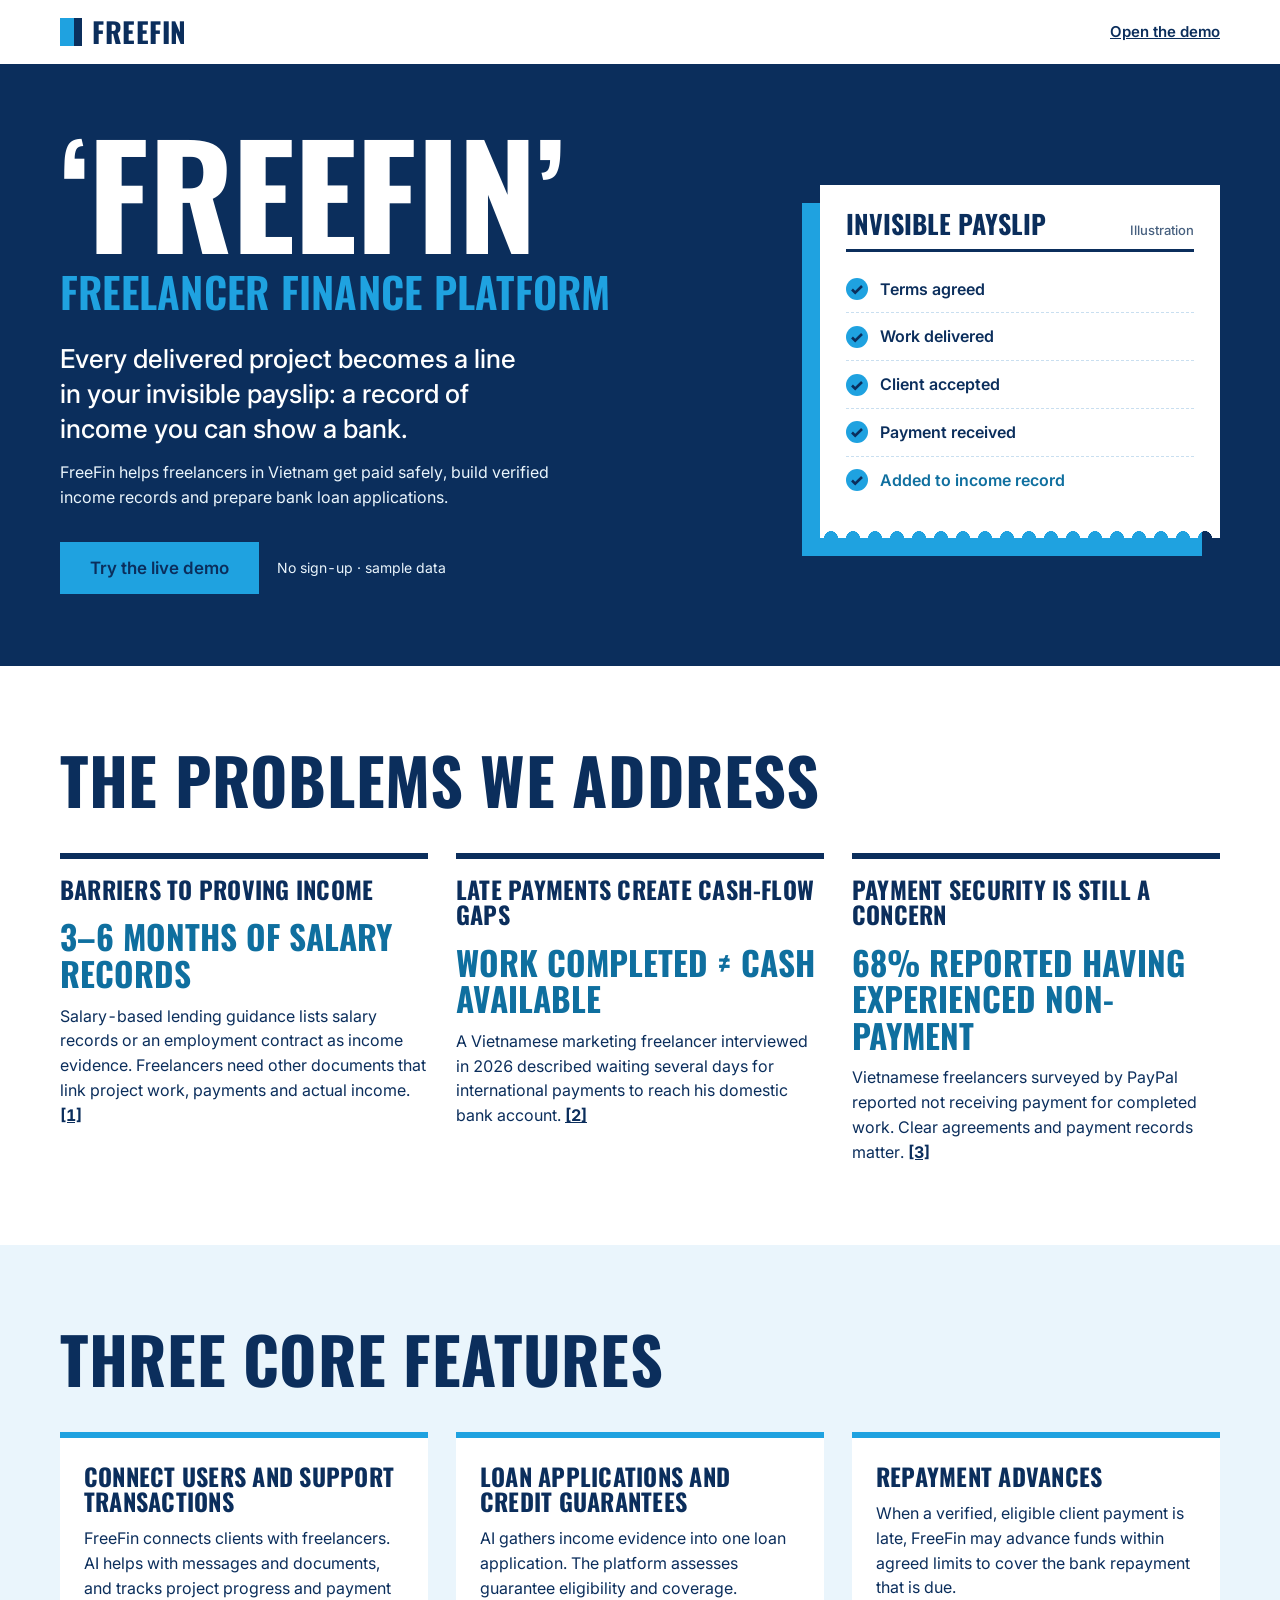
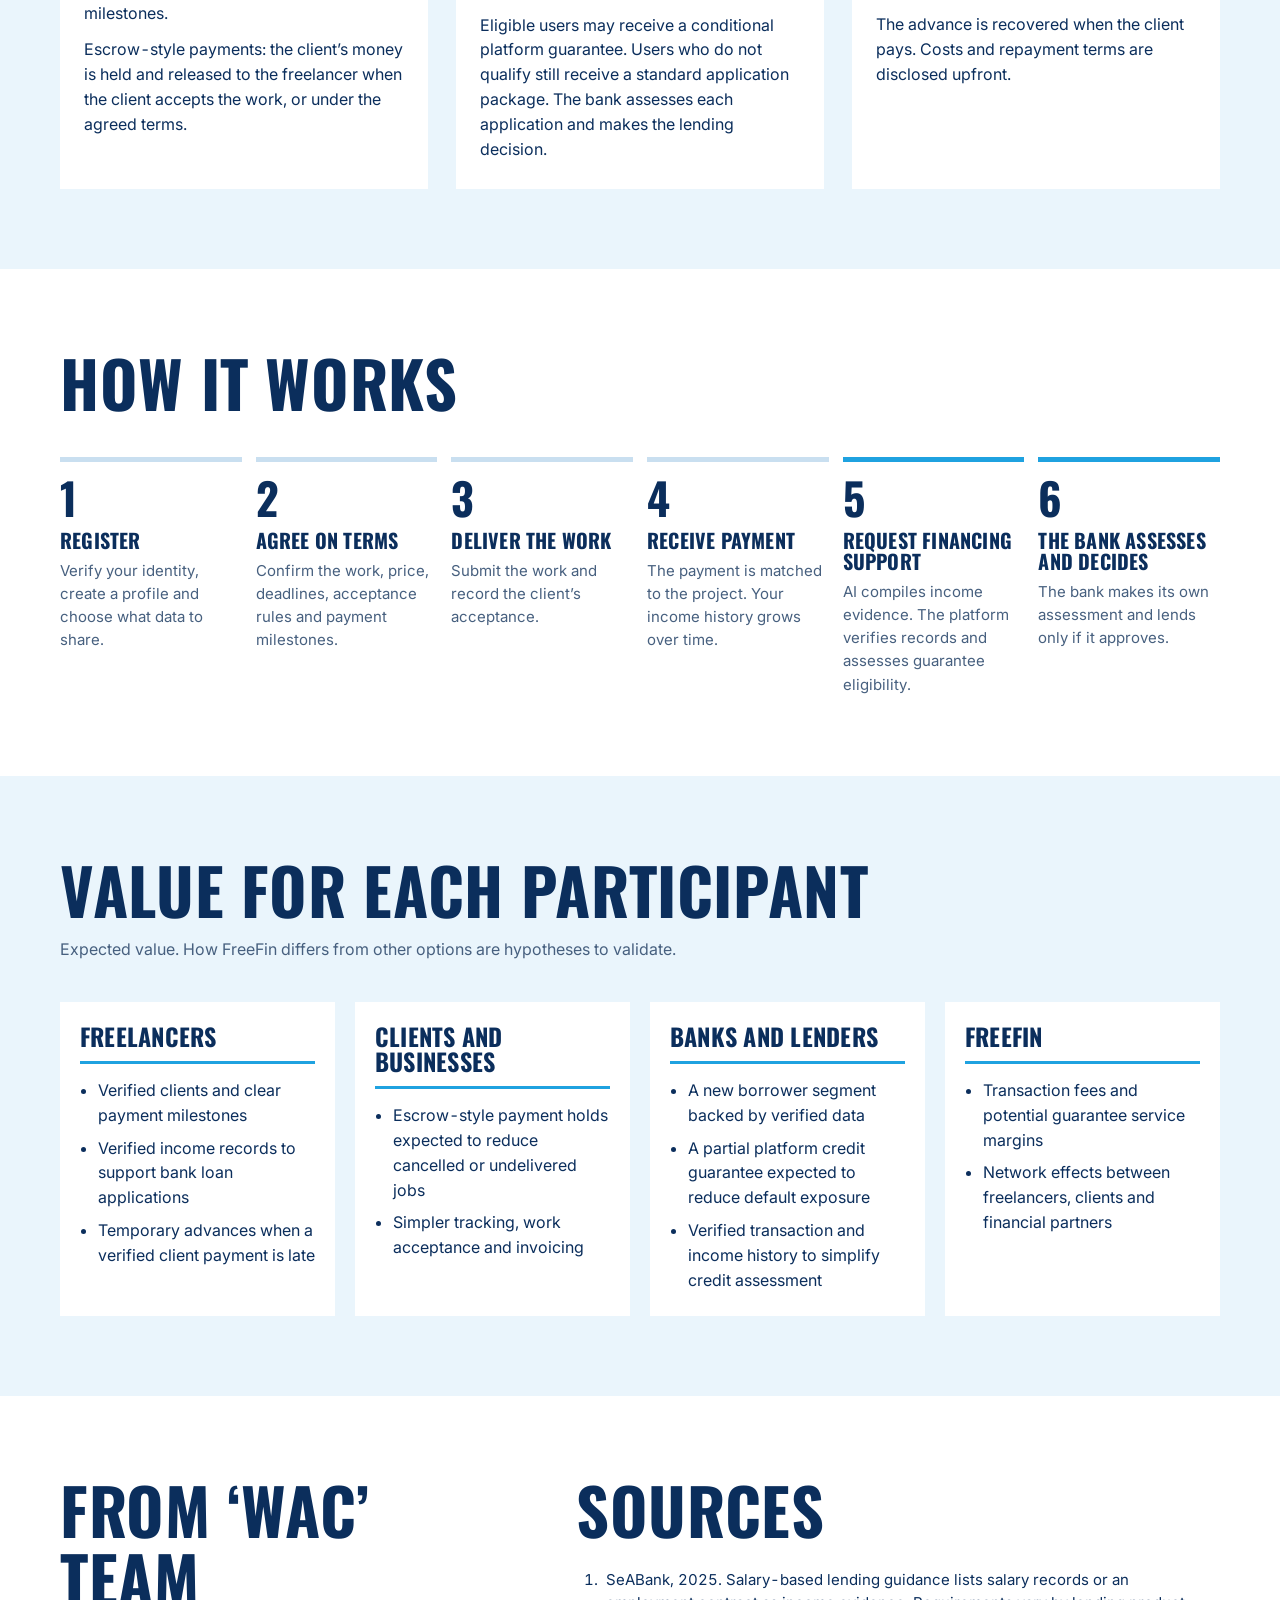
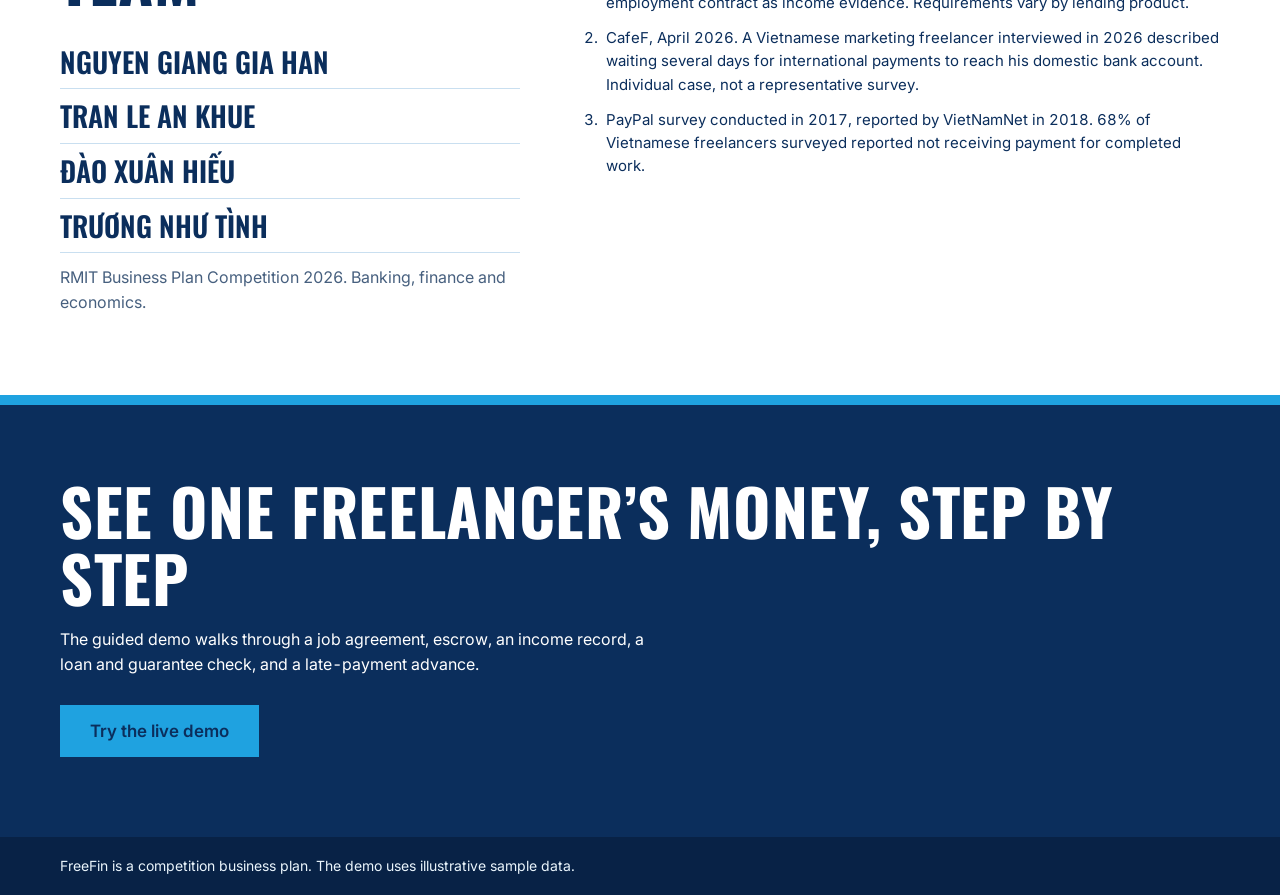
==== site/index.html @ fa475f22 "first commit" ====
<!DOCTYPE html>
<html lang="en">
<head>
  <meta charset="utf-8">
  <meta name="viewport" content="width=device-width, initial-scale=1">
  <title>FreeFin: a finance platform for freelancers</title>
  <meta name="description" content="FreeFin helps freelancers get paid safely, build income records and prepare bank loan applications. RMIT Business Plan Competition 2026 entry by team wac.">
  <link rel="icon" href="data:,">
  <link rel="preconnect" href="https://fonts.googleapis.com">
  <link rel="preconnect" href="https://fonts.gstatic.com" crossorigin>
  <link rel="stylesheet" href="https://fonts.googleapis.com/css2?family=Inter:wght@400;500;600;700&family=Oswald:wght@500;600;700&display=swap">
  <link rel="stylesheet" href="style.css">
</head>
<body class="promo">
  <header class="top">
    <a class="wordmark" href="index.html" aria-label="FreeFin home"><span class="mark" aria-hidden="true"></span>FreeFin</a>
    <a class="toplink" href="demo.html">Open the demo</a>
  </header>

  <main>
    <!-- Hero: name, promise, and the way into the demo -->
    <section class="hero dark" aria-labelledby="hero-title">
      <div class="in hero-grid">
        <div class="hero-text">
          <h1 id="hero-title"><span class="hero-name">‘FreeFin’</span> <span class="hero-sub">Freelancer finance platform</span></h1>
          <p class="promise">Every delivered project becomes a line in your invisible payslip: a record of income you can show a bank.</p>
          <p class="hero-lead">FreeFin helps freelancers in Vietnam get paid safely, build verified income records and prepare bank loan applications.</p>
          <p class="cta">
            <a class="btn sky big" href="demo.html">Try the live demo</a>
            <small>No sign-up · sample data</small>
          </p>
        </div>

        <!-- Decorative payslip. Text only, no figures. -->
        <div class="slip-wrap" aria-hidden="true"><div class="slip">
          <p class="slip-head">Invisible payslip <span>Illustration</span></p>
          <ol>
            <li>Terms agreed</li>
            <li>Work delivered</li>
            <li>Client accepted</li>
            <li>Payment received</li>
            <li>Added to income record</li>
          </ol>
        </div></div>
      </div>
    </section>

    <!-- Problems, each with its source number -->
    <section class="band" aria-labelledby="problems-title">
      <div class="in">
        <h2 id="problems-title">The problems we address</h2>
        <div class="cols three">
          <article class="problem">
            <h3>Barriers to proving income</h3>
            <p class="stat">3–6 months of salary records</p>
            <p>Salary-based lending guidance lists salary records or an employment contract as income evidence. Freelancers need other documents that link project work, payments and actual income. <a href="#src-1">[1]</a></p>
          </article>
          <article class="problem">
            <h3>Late payments create cash-flow gaps</h3>
            <p class="stat">Work completed ≠ cash available</p>
            <p>A Vietnamese marketing freelancer interviewed in 2026 described waiting several days for international payments to reach his domestic bank account. <a href="#src-2">[2]</a></p>
          </article>
          <article class="problem">
            <h3>Payment security is still a concern</h3>
            <p class="stat">68% reported having experienced non-payment</p>
            <p>Vietnamese freelancers surveyed by PayPal reported not receiving payment for completed work. Clear agreements and payment records matter. <a href="#src-3">[3]</a></p>
          </article>
        </div>
      </div>
    </section>

    <!-- The three core features -->
    <section class="band pale" aria-labelledby="features-title">
      <div class="in">
        <h2 id="features-title">Three core features</h2>
        <div class="cols three">
          <article class="feature">
            <h3>Connect users and support transactions</h3>
            <p>FreeFin connects clients with freelancers. AI helps with messages and documents, and tracks project progress and payment milestones.</p>
            <p>Escrow-style payments: the client’s money is held and released to the freelancer when the client accepts the work, or under the agreed terms.</p>
          </article>
          <article class="feature">
            <h3>Loan applications and credit guarantees</h3>
            <p>AI gathers income evidence into one loan application. The platform assesses guarantee eligibility and coverage.</p>
            <p>Eligible users may receive a conditional platform guarantee. Users who do not qualify still receive a standard application package. The bank assesses each application and makes the lending decision.</p>
          </article>
          <article class="feature">
            <h3>Repayment advances</h3>
            <p>When a verified, eligible client payment is late, FreeFin may advance funds within agreed limits to cover the bank repayment that is due.</p>
            <p>The advance is recovered when the client pays. Costs and repayment terms are disclosed upfront.</p>
          </article>
        </div>
      </div>
    </section>

    <!-- The user journey, in order -->
    <section class="band" aria-labelledby="how-title">
      <div class="in">
        <h2 id="how-title">How it works</h2>
        <ol class="steps">
          <li><h3>Register</h3><p>Verify your identity, create a profile and choose what data to share.</p></li>
          <li><h3>Agree on terms</h3><p>Confirm the work, price, deadlines, acceptance rules and payment milestones.</p></li>
          <li><h3>Deliver the work</h3><p>Submit the work and record the client’s acceptance.</p></li>
          <li><h3>Receive payment</h3><p>The payment is matched to the project. Your income history grows over time.</p></li>
          <li><h3>Request financing support</h3><p>AI compiles income evidence. The platform verifies records and assesses guarantee eligibility.</p></li>
          <li><h3>The bank assesses and decides</h3><p>The bank makes its own assessment and lends only if it approves.</p></li>
        </ol>
      </div>
    </section>

    <!-- Value for each participant -->
    <section class="band pale" aria-labelledby="value-title">
      <div class="in">
        <h2 id="value-title">Value for each participant</h2>
        <p class="note">Expected value. How FreeFin differs from other options are hypotheses to validate.</p>
        <div class="cols four">
          <article class="value">
            <h3>Freelancers</h3>
            <ul>
              <li>Verified clients and clear payment milestones</li>
              <li>Verified income records to support bank loan applications</li>
              <li>Temporary advances when a verified client payment is late</li>
            </ul>
          </article>
          <article class="value">
            <h3>Clients and businesses</h3>
            <ul>
              <li>Escrow-style payment holds expected to reduce cancelled or undelivered jobs</li>
              <li>Simpler tracking, work acceptance and invoicing</li>
            </ul>
          </article>
          <article class="value">
            <h3>Banks and lenders</h3>
            <ul>
              <li>A new borrower segment backed by verified data</li>
              <li>A partial platform credit guarantee expected to reduce default exposure</li>
              <li>Verified transaction and income history to simplify credit assessment</li>
            </ul>
          </article>
          <article class="value">
            <h3>FreeFin</h3>
            <ul>
              <li>Transaction fees and potential guarantee service margins</li>
              <li>Network effects between freelancers, clients and financial partners</li>
            </ul>
          </article>
        </div>
      </div>
    </section>

    <!-- Team and sources -->
    <section class="band" aria-labelledby="team-title">
      <div class="in cols two">
        <div>
          <h2 id="team-title">From ‘wac’ team</h2>
          <ul class="team">
            <li>Nguyen Giang Gia Han</li>
            <li>Tran Le An Khue</li>
            <li>Đào Xuân Hiếu</li>
            <li>Trương Như Tình</li>
          </ul>
          <p class="note">RMIT Business Plan Competition 2026. Banking, finance and economics.</p>
        </div>
        <div>
          <h2 id="sources-title">Sources</h2>
          <ol class="sources">
            <li id="src-1">SeABank, 2025. Salary-based lending guidance lists salary records or an employment contract as income evidence. Requirements vary by lending product.</li>
            <li id="src-2">CafeF, April 2026. A Vietnamese marketing freelancer interviewed in 2026 described waiting several days for international payments to reach his domestic bank account. Individual case, not a representative survey.</li>
            <li id="src-3">PayPal survey conducted in 2017, reported by VietNamNet in 2018. 68% of Vietnamese freelancers surveyed reported not receiving payment for completed work.</li>
          </ol>
        </div>
      </div>
    </section>

    <!-- Closing call -->
    <section class="close dark" aria-labelledby="close-title">
      <div class="in">
        <h2 id="close-title">See one freelancer’s money, step by step</h2>
        <p>The guided demo walks through a job agreement, escrow, an income record, a loan and guarantee check, and a late-payment advance.</p>
        <p class="cta"><a class="btn sky big" href="demo.html">Try the live demo</a></p>
      </div>
    </section>
  </main>

  <footer class="foot">
    <p class="in">FreeFin is a competition business plan. The demo uses illustrative sample data.</p>
  </footer>
</body>
</html>
---- site/style.css ----
/* FreeFin site styles. Brand from the team's Canva slides:
   dark navy + bright sky blue on white, tall condensed uppercase headings (Oswald), Inter body. */

:root {
  --navy: #0b2e5c;
  --navy-deep: #082246;
  --sky: #1fa2e0;
  --pale: #eaf5fc;
  --white: #fff;
  --ink: #0b2e5c;
  --muted: #47607f; /* 6.6:1 on white */
  --line: #c9dff0;
  --good: #11704a;
  --bad: #b42318;
  --head: "Oswald", "Arial Narrow", sans-serif;
  --body: "Inter", system-ui, sans-serif;
}

* { box-sizing: border-box; }

body {
  margin: 0;
  font: 400 16px/1.55 var(--body);
  color: var(--ink);
  background: var(--pale);
  font-variant-numeric: tabular-nums;
}

h1, h2, h3 {
  font-family: var(--head);
  font-weight: 700;
  text-transform: uppercase;
  line-height: 1.05;
  letter-spacing: 0.01em;
  margin: 0;
}

a { color: var(--navy); }

/* Navy outline on light areas, white outline on navy areas. */
:focus-visible { outline: 3px solid var(--navy); outline-offset: 2px; }
.panel :focus-visible { outline-color: var(--white); }

.sr-only {
  position: absolute; width: 1px; height: 1px; overflow: hidden;
  clip: rect(0 0 0 0); white-space: nowrap;
}

/* ---------- banner and header ---------- */

.banner {
  position: sticky; top: 0; z-index: 10;
  margin: 0; padding: 6px 16px;
  background: var(--sky); color: var(--navy);
  font-weight: 600; font-size: 14px; text-align: center;
}

.top {
  display: flex; align-items: center; justify-content: space-between;
  max-width: 1200px; margin: 0 auto; padding: 18px 20px 6px;
}
.wordmark {
  display: inline-flex; align-items: center; gap: 10px;
  font: 700 28px/1 var(--head); text-transform: uppercase; letter-spacing: 0.02em;
  color: var(--navy); text-decoration: none;
}
.mark { width: 14px; height: 28px; background: var(--sky); box-shadow: 8px 0 0 var(--navy); margin-right: 8px; }
.toplink { font-weight: 600; font-size: 15px; }

.wrap { max-width: 1200px; margin: 0 auto; padding: 0 20px 48px; }

/* ---------- step rail ---------- */

.rail ol {
  list-style: none; margin: 18px 0 22px; padding: 0;
  display: grid; grid-template-columns: repeat(6, 1fr); gap: 6px;
}
.rail button {
  width: 100%; display: flex; align-items: center; gap: 8px;
  padding: 10px 4px 8px; background: none; border: 0;
  border-top: 5px solid var(--line);
  font: 600 14px/1.2 var(--body); color: var(--muted); text-align: left; cursor: pointer;
}
.rail .dot {
  flex: none; width: 28px; height: 28px; border-radius: 50%;
  display: grid; place-items: center;
  font: 700 15px/1 var(--head);
  background: var(--white); border: 2px solid var(--line); color: var(--muted);
}
.rail .past button { border-top-color: var(--navy); color: var(--navy); }
.rail .past .dot { background: var(--navy); border-color: var(--navy); color: var(--white); }
.rail .now button { border-top-color: var(--sky); color: var(--navy); }
.rail .now .dot { background: var(--sky); border-color: var(--sky); color: var(--navy); }

/* ---------- layout B: app left, panel right ---------- */

.stage {
  display: grid; grid-template-columns: minmax(0, 1fr) 340px;
  gap: 24px; align-items: start;
}

.app { background: var(--white); border: 1px solid var(--line); min-width: 0; }

.appbar {
  display: flex; flex-wrap: wrap; align-items: center; gap: 10px 16px;
  padding: 14px 20px; border-bottom: 1px solid var(--line);
}
.appbar[hidden] { display: none; }
.roles { display: inline-flex; border: 2px solid var(--navy); }
.roles button {
  padding: 8px 16px; border: 0; background: var(--white); color: var(--navy);
  font: 600 14px/1 var(--body); cursor: pointer;
}
.roles button + button { border-left: 2px solid var(--navy); }
.roles button[aria-pressed="true"] { background: var(--navy); color: var(--white); }
.who { margin: 0; font-size: 14px; color: var(--muted); }

.view { padding: 24px 24px 32px; }

.screen > * + * , .peek > * + * { margin-top: 16px; }
.screen-title { font-size: clamp(30px, 4.6vw, 48px); color: var(--navy); }
.screen-title:focus, .peek-title:focus { outline: none; }
.screen h3 { font-size: 20px; margin-top: 28px; }
.lead { font-size: 17px; }

.peek {
  max-width: 520px; padding: 22px; background: var(--pale);
  border-left: 6px solid var(--sky);
}
.peek-title { font-size: 26px; }

.hint { color: var(--muted); font-size: 14px; margin: 6px 0 0; }

/* ---------- buttons ---------- */

.btn {
  display: inline-flex; align-items: center; justify-content: center;
  min-height: 44px; padding: 10px 20px;
  border: 2px solid var(--navy); background: var(--navy); color: var(--white);
  font: 600 15px/1.2 var(--body); text-decoration: none; cursor: pointer;
}
.btn:hover { background: var(--navy-deep); }
.btn.line { background: var(--white); color: var(--navy); }
.btn.line:hover { background: var(--pale); }
.btn.sky { background: var(--sky); border-color: var(--sky); color: var(--navy); }
.btn.sky:hover { background: #4bb5e7; }
.btn.ghost { background: transparent; border-color: rgba(255, 255, 255, 0.6); color: var(--white); }
.btn.ghost:hover { background: rgba(255, 255, 255, 0.1); }
.btn[aria-disabled="true"] { opacity: 0.5; cursor: not-allowed; }
.btn[aria-busy="true"] { opacity: 0.75; cursor: progress; }

.row { display: flex; flex-wrap: wrap; align-items: center; gap: 10px 14px; }

/* ---------- forms ---------- */

.field-label { display: block; font-weight: 600; }
textarea {
  display: block; width: 100%; margin-top: 6px; padding: 12px;
  font: 15px/1.5 var(--body); color: var(--ink);
  border: 2px solid var(--line); resize: vertical;
}
textarea:focus-visible { border-color: var(--navy); }

/* ---------- AI output ---------- */

.ai-out { margin-top: 12px; padding: 16px 18px; background: var(--pale); border-left: 4px solid var(--sky); }
.ai-text { margin: 0; white-space: pre-wrap; }
.ai-note { margin: 0 0 8px; font-size: 13px; font-weight: 600; color: var(--muted); }
.box { padding: 14px 16px; background: var(--pale); }

/* ---------- facts ---------- */

.facts { margin: 0; display: grid; gap: 10px; }
.facts > div { display: grid; grid-template-columns: 9em minmax(0, 1fr); gap: 12px; }
.facts dt { color: var(--muted); font-size: 14px; padding-top: 2px; }
.facts dd { margin: 0; font-weight: 600; }
.facts small { display: block; font-weight: 400; color: var(--muted); font-size: 13px; }

.facts.grid { grid-template-columns: repeat(auto-fill, minmax(150px, 1fr)); gap: 1px; padding: 1px; }
.facts.grid > div { display: block; padding: 12px 14px; background: var(--white); box-shadow: 0 0 0 1px var(--line); }
.facts.grid dd { font: 700 26px/1.15 var(--head); color: var(--navy); margin-top: 4px; }
.facts.grid small { font-family: var(--body); }

.facts.lines { gap: 0; }
.facts.lines > div { padding: 8px 0; border-bottom: 1px solid var(--line); grid-template-columns: minmax(0, 1fr) auto; }
.facts.lines > div > dd { text-align: right; }
.facts.lines > div:last-child { border-bottom: 3px solid var(--navy); }
.facts.lines > div:last-child dt, .facts.lines > div:last-child dd { font-weight: 700; color: var(--navy); }

/* ---------- escrow vault (step 2) ---------- */

.vault {
  display: flex; flex-direction: column; align-items: flex-start;
  padding: 22px 24px; border: 3px dashed var(--line); background: var(--white);
}
.vault.held { border: 3px solid var(--navy); background: var(--navy); color: var(--white); }
.vault-amount { font: 700 64px/1 var(--head); }
.vault-label { margin-top: 6px; font-weight: 600; }
.vault.held .vault-label { color: var(--sky); }

/* ---------- callouts, rules ---------- */

.callout { padding: 12px 16px; background: var(--pale); border-left: 4px solid var(--navy); font-weight: 600; }
.callout.good { border-left-color: var(--good); }

.rules { list-style: none; margin: 0; padding: 0; }
.rules li { display: flex; gap: 12px; padding: 8px 0; border-bottom: 1px solid var(--line); }
.rules small { display: block; color: var(--muted); }
.ok, .no {
  flex: none; width: 26px; height: 26px; display: grid; place-items: center;
  font-weight: 700; color: var(--white);
}
.ok { background: var(--good); }
.no { background: var(--bad); }

.verdict { margin: 0; padding: 14px 16px; font: 700 22px/1.2 var(--head); text-transform: uppercase; color: var(--white); }
.verdict small { display: block; margin-top: 4px; font: 500 14px/1.4 var(--body); text-transform: none; }
.verdict.good { background: var(--good); }
.verdict.bad { background: var(--bad); }

/* ---------- loan check (step 5) ---------- */

.loan { display: grid; grid-template-columns: minmax(0, 260px) minmax(0, 1fr); gap: 24px; align-items: start; }
.result > * + * { margin-top: 14px; }
.result h3 { margin-top: 22px; }
.sliders { margin: 0; padding: 16px; border: 0; background: var(--pale); min-width: 0; }
.sliders legend { padding: 0; margin-bottom: 8px; font-size: 13px; color: var(--muted); }
.slider + .slider { margin-top: 16px; }
.slider-top { display: flex; justify-content: space-between; align-items: baseline; gap: 10px; }
.slider label { font-size: 14px; font-weight: 600; }
.slider output { font: 700 20px/1 var(--head); color: var(--navy); white-space: nowrap; }
input[type="range"] { width: 100%; margin: 8px 0 0; accent-color: var(--navy); }

/* ---------- income table (step 4) ---------- */

.table-wrap { overflow-x: auto; }
table { width: 100%; border-collapse: collapse; font-size: 14px; }
caption { text-align: left; padding-bottom: 8px; color: var(--muted); }
th, td { padding: 6px 8px; border-bottom: 1px solid var(--line); text-align: left; }
th { font-weight: 600; color: var(--muted); border-bottom: 2px solid var(--navy); }
.num { text-align: right; }

/* ---------- timeline (step 6) and ending ---------- */

.timeline, .summary { list-style: none; margin: 0; padding: 0; counter-reset: ev; }
.screen > .timeline, .screen > .summary { margin-top: 26px; }
.timeline li, .summary li {
  position: relative; padding: 0 0 18px 48px; counter-increment: ev;
}
.timeline li::before, .summary li::before {
  content: counter(ev); position: absolute; left: 0; top: 0;
  width: 32px; height: 32px; display: grid; place-items: center;
  font: 700 16px/1 var(--head); background: var(--navy); color: var(--white);
}
.timeline li:not(:last-child)::after {
  content: ""; position: absolute; left: 15px; top: 34px; bottom: 2px; width: 2px; background: var(--navy);
}
.timeline strong, .summary strong { display: block; font: 600 19px/1.2 var(--head); text-transform: uppercase; }
.timeline .later { color: var(--muted); }
.timeline .later::before { background: var(--white); color: var(--muted); border: 2px solid var(--line); }
.timeline .later::after { background: var(--line); }
.timeline small { display: block; font-size: 13px; font-style: italic; }

/* ---------- "What is happening" panel ---------- */

.panel {
  position: sticky; top: 52px;
  padding: 26px 24px 24px; background: var(--navy); color: var(--white);
}
.panel-step { margin: 0; font: 700 46px/1 var(--head); color: var(--sky); text-transform: uppercase; }
.panel-title { margin-top: 10px; font-size: 22px; }
.panel-text p { margin: 12px 0 0; color: #dcebf7; }
.panel-nav { display: flex; gap: 10px; margin-top: 26px; }
.panel-nav .btn { flex: 1; }

/* ---------- phone ---------- */

@media (max-width: 760px) {
  .stage { grid-template-columns: minmax(0, 1fr); }
  .panel { position: static; }
  .loan { grid-template-columns: minmax(0, 1fr); }
  .rail ol { gap: 4px; }
  .rail button { justify-content: center; }
  /* Titles do not fit at phone width: keep them for screen readers only.
     The panel shows "Step N of 6" and the screen title. */
  .rail .t { position: absolute; width: 1px; height: 1px; overflow: hidden; clip: rect(0 0 0 0); }
  .view { padding: 18px 16px 26px; }
  .vault-amount { font-size: 48px; }
  .wordmark { font-size: 24px; }
}

/* Promo page */
/* Only for index.html (body class "promo"). Every rule starts with .promo. */

.promo { background: var(--white); --sky-ink: #0f6f9f; } /* darker sky for text on white, 5.4:1 */
.promo .in { max-width: 1200px; margin: 0 auto; padding: 0 20px; }
.promo .top { padding-bottom: 18px; }

/* Navy areas: white text, white focus outline */
.promo .dark { background: var(--navy); color: var(--white); }
.promo .dark h2 { color: var(--white); }
.promo .dark :focus-visible { outline-color: var(--white); }

.promo .btn.big { min-height: 52px; padding: 14px 28px; font-size: 17px; }
.promo .cta { display: flex; flex-wrap: wrap; align-items: center; gap: 12px 18px; margin: 32px 0 0; }
.promo .cta small { font-size: 14px; color: var(--pale); }

/* ---------- hero ---------- */

.promo .hero { padding: 64px 0 72px; overflow: hidden; }
.promo .hero-grid {
  display: grid; grid-template-columns: minmax(0, 1.25fr) minmax(0, 1fr);
  gap: 48px; align-items: center;
}
.promo .hero h1 { line-height: 0.9; }
.promo .hero-name {
  display: block; font-size: clamp(64px, 11vw, 156px); letter-spacing: -0.005em;
}
.promo .hero-sub {
  display: block; margin-top: 14px; font-size: clamp(26px, 3.4vw, 42px);
  font-weight: 600; color: var(--sky); line-height: 1.05;
}
.promo .promise {
  margin: 28px 0 0; max-width: 30ch;
  font: 500 clamp(21px, 2.2vw, 26px)/1.35 var(--body);
}
.promo .hero-lead { margin: 14px 0 0; max-width: 52ch; color: var(--pale); }

/* The payslip: a white slip on a sky block, like the logo mark */
.promo .slip-wrap { position: relative; justify-self: end; width: 100%; max-width: 400px; }
.promo .slip-wrap::before {
  content: ""; position: absolute; inset: 18px 18px -18px -18px; background: var(--sky);
}
.promo .slip {
  position: relative; padding: 26px 26px 34px; background: var(--white); color: var(--navy);
  /* torn bottom edge */
  -webkit-mask: radial-gradient(circle 7px at 50% 100%, transparent 98%, #000) 0 0 / 22px 100% repeat-x;
  mask: radial-gradient(circle 7px at 50% 100%, transparent 98%, #000) 0 0 / 22px 100% repeat-x;
}
.promo .slip-head {
  display: flex; justify-content: space-between; align-items: baseline; gap: 10px;
  margin: 0 0 14px; padding-bottom: 12px; border-bottom: 3px solid var(--navy);
  font: 700 26px/1 var(--head); text-transform: uppercase;
}
.promo .slip-head span { font: 500 13px/1 var(--body); text-transform: none; color: var(--muted); }
.promo .slip ol { list-style: none; margin: 0; padding: 0; }
.promo .slip li {
  display: flex; align-items: center; gap: 12px;
  padding: 11px 0; border-bottom: 1px dashed var(--line); font-weight: 600;
}
.promo .slip li::before {
  content: ""; flex: none; width: 22px; height: 22px; border-radius: 50%;
  background: var(--sky) url("data:image/svg+xml,%3Csvg xmlns='http://www.w3.org/2000/svg' viewBox='0 0 22 22'%3E%3Cpath d='M6 11.5l3.2 3.2L16 8' fill='none' stroke='%230b2e5c' stroke-width='2.6'/%3E%3C/svg%3E") center / 100% no-repeat;
}
.promo .slip li:last-child { border-bottom: 0; color: var(--sky-ink); }

/* One load moment: the slip lines tick in, top to bottom */
@media (prefers-reduced-motion: no-preference) {
  .promo .slip li { animation: promo-tick 0.45s ease-out both; }
  .promo .slip li:nth-child(2) { animation-delay: 0.25s; }
  .promo .slip li:nth-child(3) { animation-delay: 0.5s; }
  .promo .slip li:nth-child(4) { animation-delay: 0.75s; }
  .promo .slip li:nth-child(5) { animation-delay: 1s; }
}
@keyframes promo-tick { from { opacity: 0; transform: translateX(-10px); } }

/* ---------- content bands ---------- */

.promo .band { padding: 80px 0; }
.promo .band.pale { background: var(--pale); }
.promo .band h2 { color: var(--navy); }
.promo .band h2, .promo .close h2 { font-size: clamp(36px, 5.4vw, 64px); }
.promo .note { margin: 14px 0 0; color: var(--muted); max-width: 70ch; }

.promo .cols { display: grid; gap: 28px; margin-top: 40px; }
.promo .cols.three { grid-template-columns: repeat(3, minmax(0, 1fr)); }
.promo .cols.four { grid-template-columns: repeat(4, minmax(0, 1fr)); gap: 20px; }
.promo .cols.two { grid-template-columns: minmax(0, 1fr) minmax(0, 1.4fr); gap: 56px; margin-top: 0; }
.promo .cols p { margin: 12px 0 0; }
.promo .cols h3 { font-size: 24px; }

/* Problems: the slide's key line, big */
.promo .problem { border-top: 6px solid var(--navy); padding-top: 18px; }
.promo .problem .stat {
  margin-top: 16px; font: 700 clamp(26px, 2.6vw, 34px)/1.1 var(--head);
  text-transform: uppercase; color: var(--sky-ink);
}
.promo .problem a { font-weight: 700; }

/* Features */
.promo .feature { background: var(--white); padding: 26px 24px 28px; border-top: 6px solid var(--sky); }

/* Steps: a real sequence, so numbers */
.promo .steps {
  list-style: none; margin: 40px 0 0; padding: 0; counter-reset: step;
  display: grid; grid-template-columns: repeat(6, minmax(0, 1fr)); gap: 0 14px;
}
.promo .steps li { counter-increment: step; border-top: 5px solid var(--line); padding-top: 14px; }
.promo .steps li:nth-last-child(-n+2) { border-top-color: var(--sky); }
.promo .steps li::before {
  content: counter(step); display: block; margin-bottom: 10px;
  font: 700 44px/1 var(--head); color: var(--navy);
}
.promo .steps h3 { font-size: 20px; }
.promo .steps p { margin: 8px 0 0; font-size: 15px; color: var(--muted); }

/* Value */
.promo .value { background: var(--white); padding: 22px 20px 24px; }
.promo .value h3 { padding-bottom: 12px; border-bottom: 3px solid var(--sky); }
.promo .value ul { margin: 14px 0 0; padding-left: 18px; }
.promo .value li + li { margin-top: 8px; }

/* Team and sources */
.promo .team { list-style: none; margin: 24px 0 0; padding: 0; }
.promo .team li {
  padding: 10px 0; border-bottom: 1px solid var(--line);
  font: 600 clamp(22px, 2.4vw, 28px)/1.2 var(--head); text-transform: uppercase;
}
.promo .sources { margin: 24px 0 0; padding-left: 26px; font-size: 15px; }
.promo .sources li { padding-left: 4px; }
.promo .sources li + li { margin-top: 12px; }
.promo .sources li:target { background: var(--pale); outline: 2px solid var(--sky); outline-offset: 4px; }

/* Closing call */
.promo .close { padding: 72px 0 80px; border-top: 10px solid var(--sky); }
.promo .close p { max-width: 60ch; margin: 16px 0 0; }
.promo .close .cta { margin-top: 28px; }

.promo .foot { background: var(--navy-deep); color: var(--pale); font-size: 14px; }
.promo .foot p { margin: 0 auto; padding-top: 18px; padding-bottom: 18px; }

/* ---------- small screens: stack everything ---------- */

@media (max-width: 1000px) {
  .promo .steps { grid-template-columns: repeat(3, minmax(0, 1fr)); gap: 28px 14px; }
  .promo .cols.four { grid-template-columns: repeat(2, minmax(0, 1fr)); }
}

@media (max-width: 760px) {
  .promo .hero { padding: 40px 0 56px; }
  .promo .hero-grid,
  .promo .cols.three,
  .promo .cols.four,
  .promo .cols.two,
  .promo .steps { grid-template-columns: minmax(0, 1fr); }
  .promo .cols.two { gap: 48px; }
  .promo .slip-wrap { justify-self: stretch; max-width: none; width: auto; margin: 0 0 18px 18px; }
  .promo .band { padding: 56px 0; }
  .promo .steps li::before { font-size: 34px; }
}
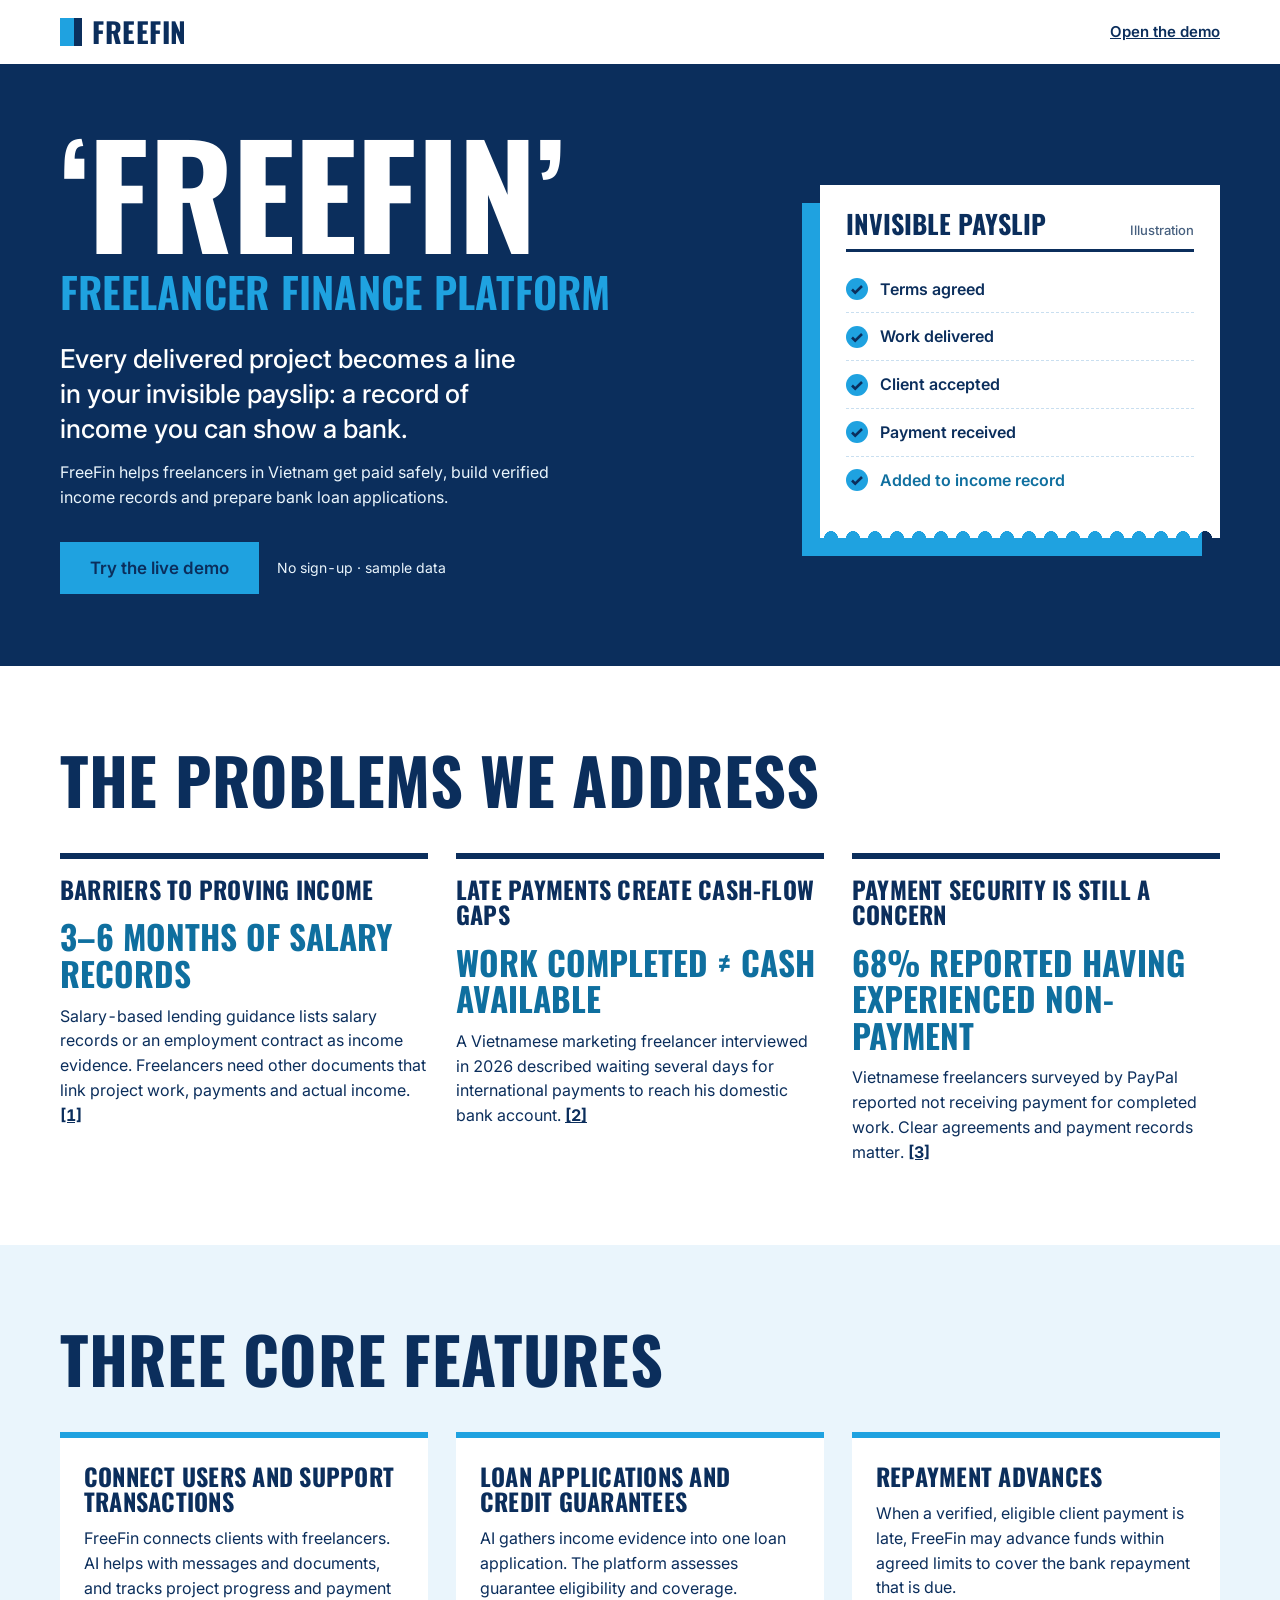
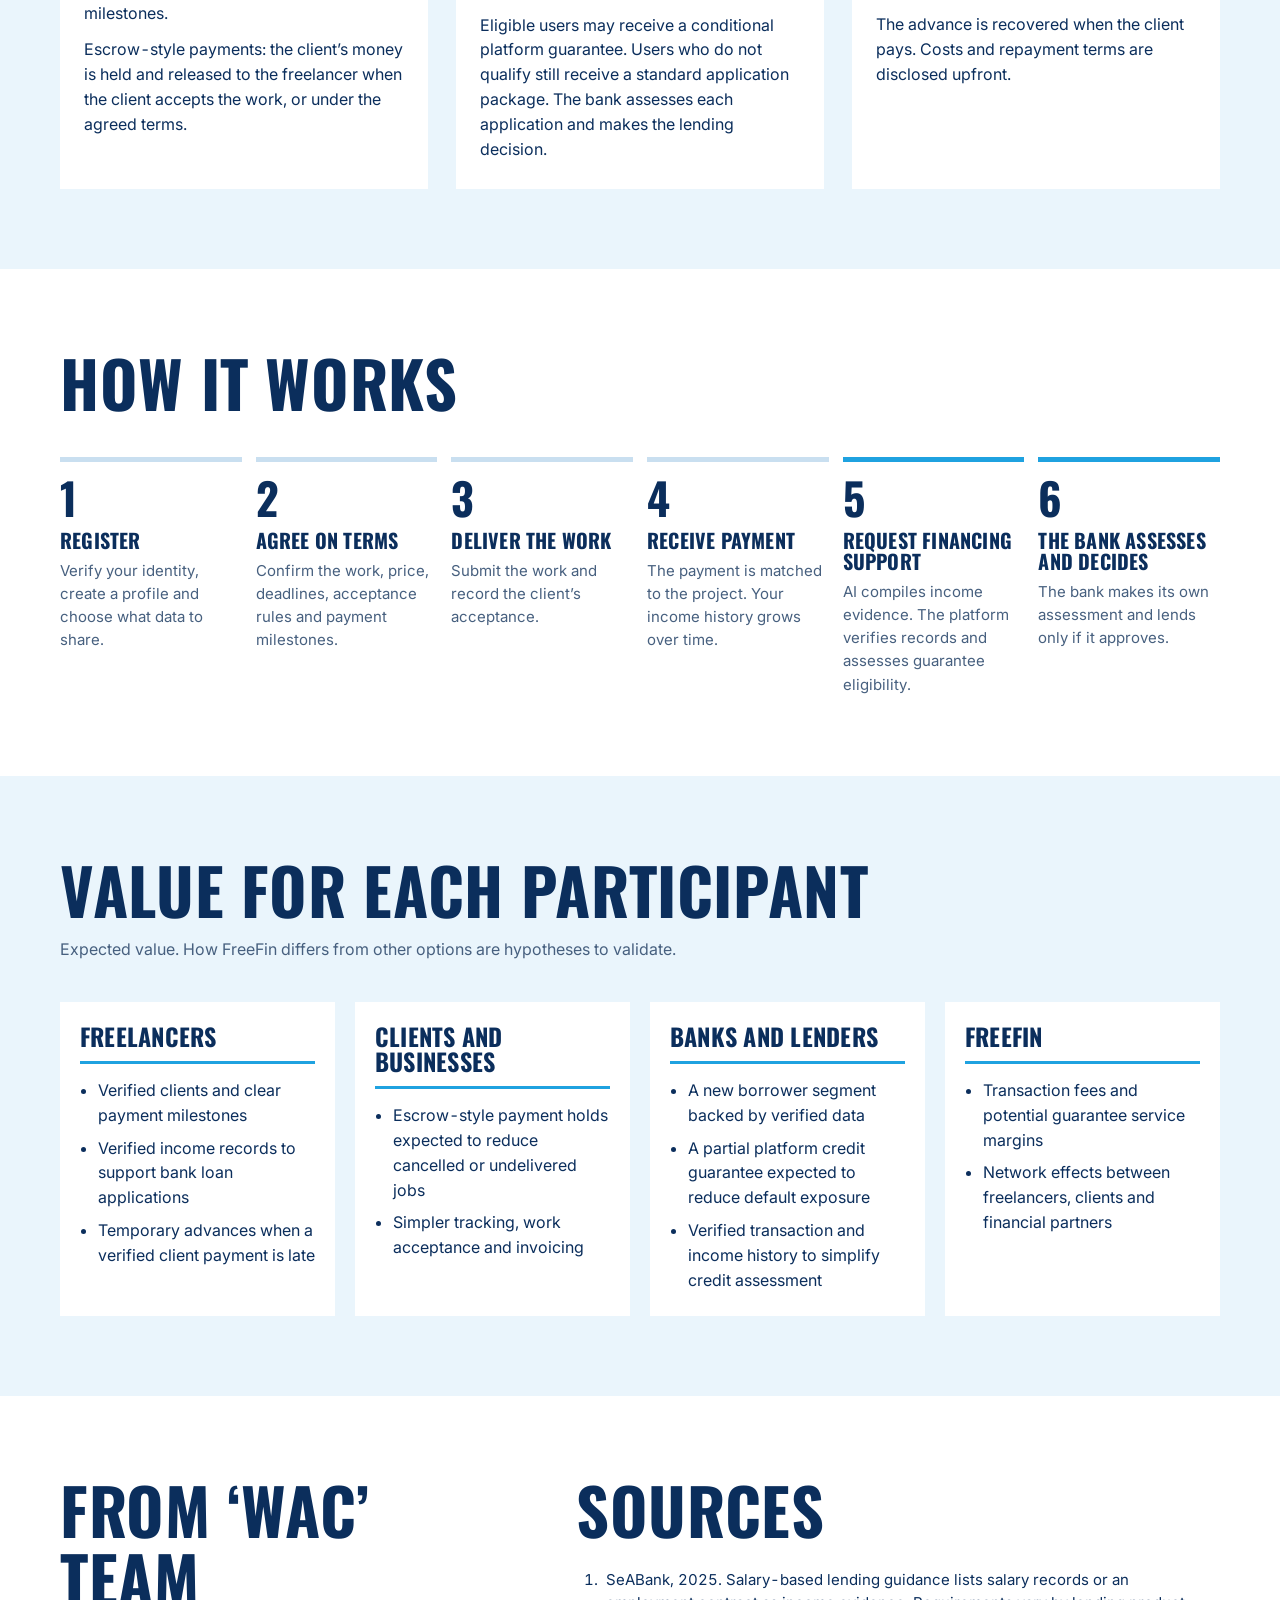
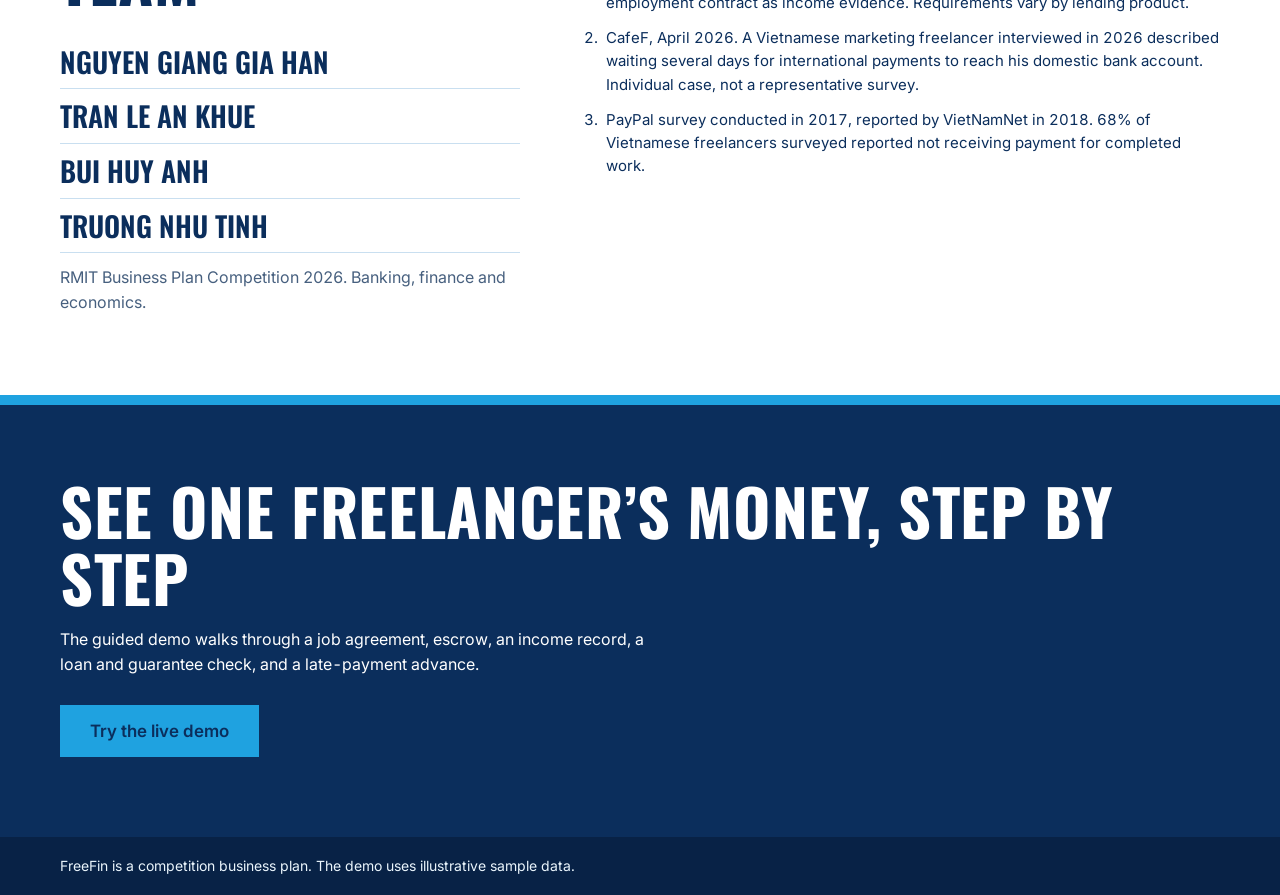
==== commit 2a0557e3: "change team members" ====
--- a/site/index.html
+++ b/site/index.html
@@ -156,8 +156,8 @@
           <ul class="team">
             <li>Nguyen Giang Gia Han</li>
             <li>Tran Le An Khue</li>
-            <li>Đào Xuân Hiếu</li>
-            <li>Trương Như Tình</li>
+            <li>Bui Huy Anh</li>
+            <li>Truong Nhu Tinh</li>
           </ul>
           <p class="note">RMIT Business Plan Competition 2026. Banking, finance and economics.</p>
         </div>
